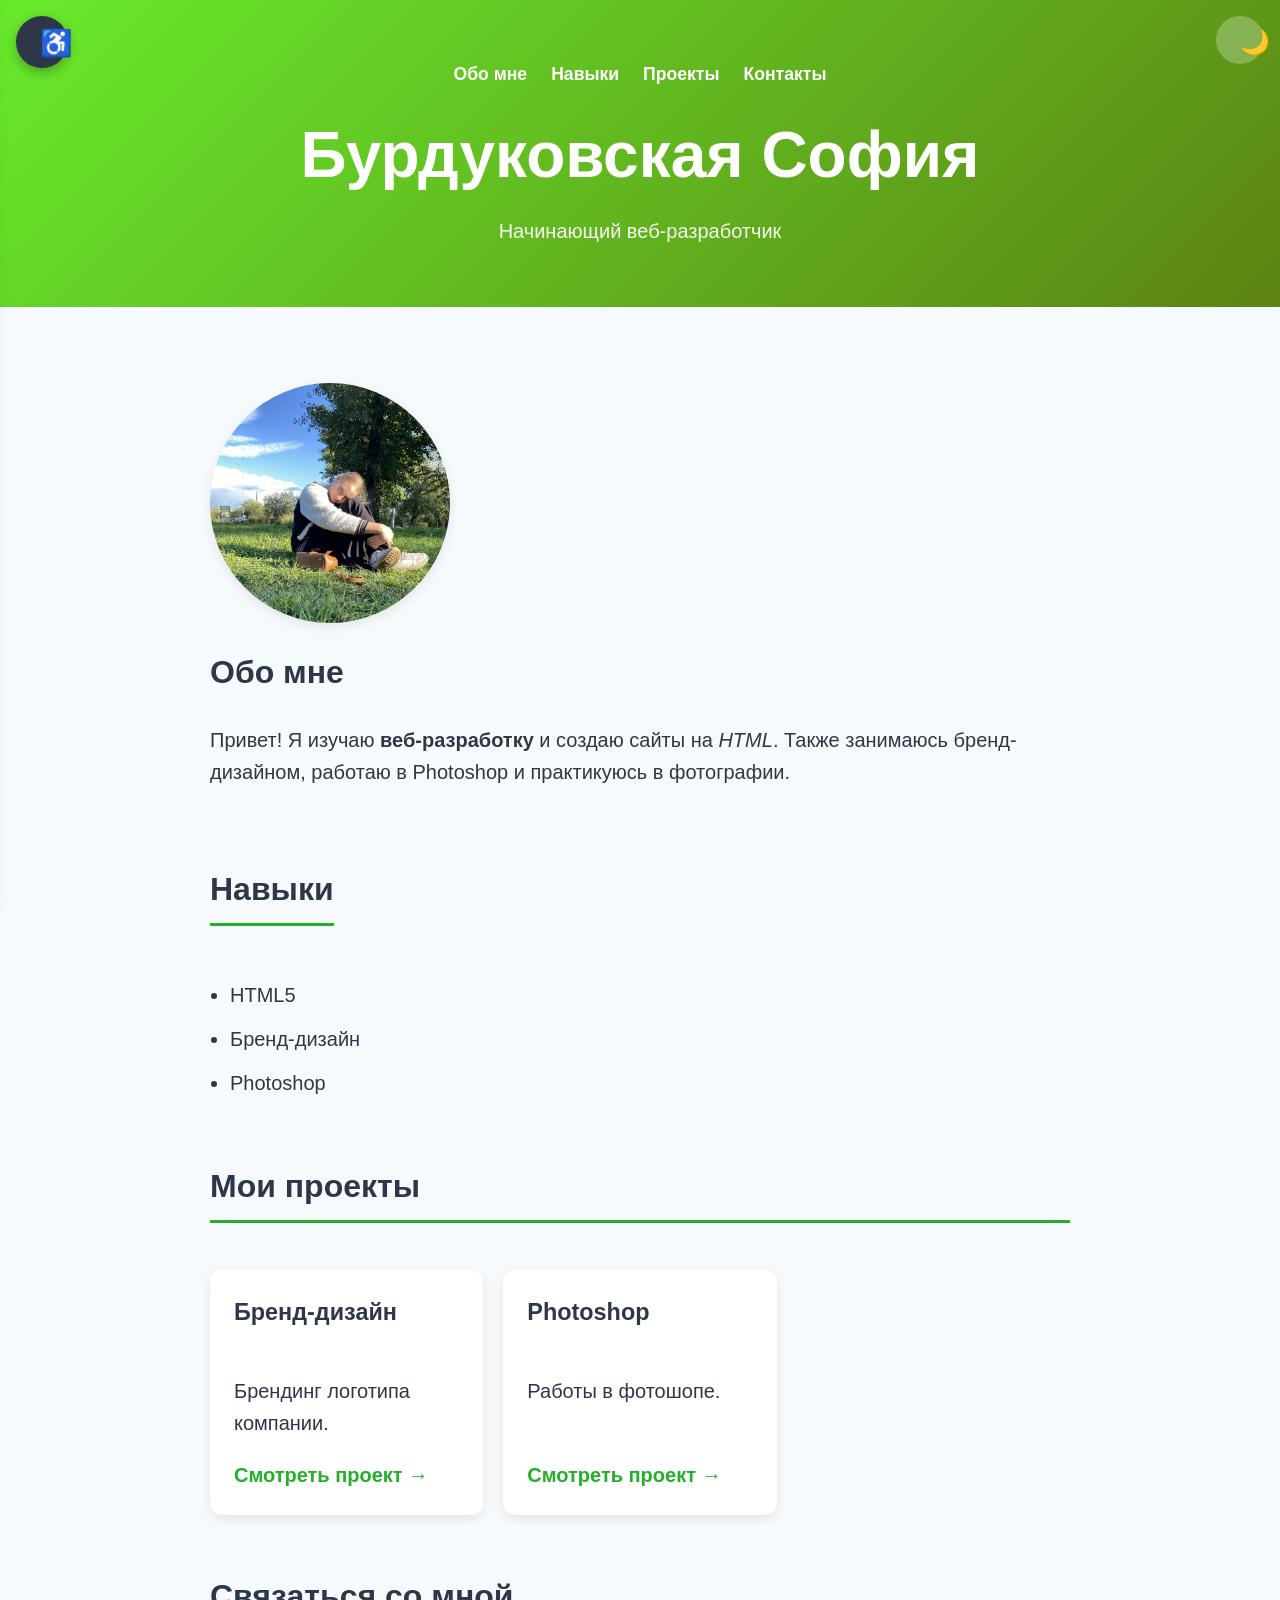
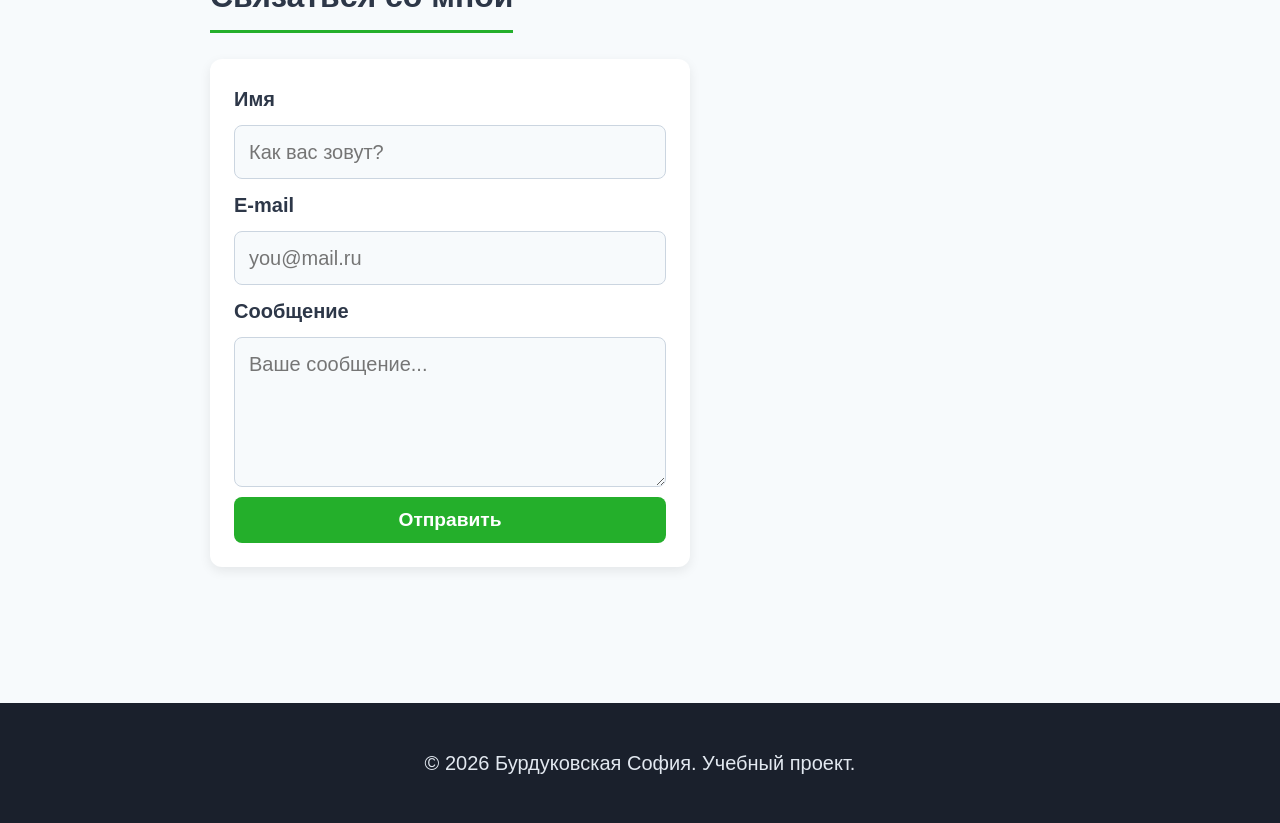
==== index.html @ 3eacac1c "Удалили скрипт" ====
<!DOCTYPE html>
<html lang="ru">
<head>
    <meta charset="UTF-8">
    <meta name="viewport" content="width=device-width, initial-scale=1.0">
    <meta name="description" content="Портфолио веб-разработчика Бурдуковской Софии">
    <title>Бурдуковская София — веб-разработчик</title>
    <link rel="stylesheet" href="css/style.css">
    <link rel="icon" href="data:image/svg+xml,<svg xmlns='http://www.w3.org/2000/svg' viewBox='0 0 100 100'><text y='.9em' font-size='90'>🌿</text></svg>">
</head>
<body>

    <!-- ССЫЛКА «К СОДЕРЖИМОМУ» ДЛЯ КЛАВИАТУРЫ -->
    <a href="#main" class="skip-link">Перейти к содержимому</a>

    <!-- ПАНЕЛЬ ДОСТУПНОСТИ -->
    <button id="a11y-open" class="a11y-fab" aria-label="Открыть панель доступности" title="Настройки для слабовидящих">
        ♿
    </button>

    <aside id="a11y-panel" class="a11y-panel" role="dialog" aria-label="Панель доступности" aria-hidden="true">
        <div class="a11y-header">
            <h2>Доступность</h2>
            <button id="a11y-close" class="a11y-close" aria-label="Закрыть панель">✕</button>
        </div>

        <!-- 1. РАЗМЕР ШРИФТА -->
        <div class="a11y-group">
            <p class="a11y-label">Размер шрифта</p>
            <div class="a11y-row">
                <button id="font-down" aria-label="Уменьшить шрифт">A−</button>
                <button id="font-reset" aria-label="Обычный размер шрифта">A</button>
                <button id="font-up" aria-label="Увеличить шрифт">A+</button>
            </div>
        </div>

        <!-- 2. КОНТРАСТНОСТЬ -->
        <div class="a11y-group">
            <p class="a11y-label">Контрастность</p>
            <div class="a11y-row">
                <button id="contrast-toggle" aria-pressed="false">Высокая контрастность</button>
            </div>
        </div>

        <!-- 3. СКРИНРИДЕР -->
        <div class="a11y-group">
            <p class="a11y-label">Читать вслух (скринридер)</p>
            <div class="a11y-row">
                <button id="sr-play" aria-label="Начать чтение">▶ Читать</button>
                <button id="sr-pause" aria-label="Пауза">⏸ Пауза</button>
                <button id="sr-stop" aria-label="Остановить чтение">■ Стоп</button>
            </div>
            <div class="a11y-row">
                <button id="sr-prev" aria-label="Предыдущий блок">◀ Назад</button>
                <button id="sr-next" aria-label="Следующий блок">Вперёд ▶</button>
            </div>

            <label for="sr-voice" class="a11y-label">Голос</label>
            <select id="sr-voice"></select>

            <label for="sr-rate" class="a11y-label">Скорость: <span id="sr-rate-value">1.0×</span></label>
            <input id="sr-rate" type="range" min="0.5" max="2" step="0.1" value="1">
        </div>
    </aside>

    <!-- ШАПКА -->
    <header>
        <button id="theme-toggle" title="Сменить тему" aria-label="Сменить тему">🌙</button>
        <nav aria-label="Основная навигация">
            <a href="#about">Обо мне</a>
            <a href="#skills">Навыки</a>
            <a href="#projects">Проекты</a>
            <a href="#contacts">Контакты</a>
        </nav>
        <h1>Бурдуковская София</h1>
        <p>Начинающий веб-разработчик</p>
    </header>

    <main id="main">
        <!-- ОБО МНЕ -->
        <section id="about" aria-labelledby="about-title">
            <img src="sofia.jpg" alt="Фото Бурдуковской Софии" width="240" height="240">
            <div>
                <h2 id="about-title">Обо мне</h2>
                <p>Привет! Я изучаю <strong>веб-разработку</strong> и создаю сайты
                   на <em>HTML</em>. Также занимаюсь бренд-дизайном, работаю в Photoshop
                   и практикуюсь в фотографии.</p>
            </div>
        </section>

        <!-- НАВЫКИ -->
        <section id="skills" aria-labelledby="skills-title">
            <h2 id="skills-title">Навыки</h2>
            <ul>
                <li>HTML5</li>
                <li>Бренд-дизайн</li>
                <li>Photoshop</li>
            </ul>
        </section>

        <!-- ПРОЕКТЫ -->
        <section id="projects" aria-labelledby="projects-title">
            <h2 id="projects-title">Мои проекты</h2>
            <article>
                <h3>Бренд-дизайн</h3>
                <p>Брендинг логотипа компании.</p>
                <a href="https://domusofia.github.io/brand-git/" aria-label="Смотреть проект: Бренд-дизайн">
                    Смотреть проект →
                </a>
            </article>
            <article>
                <h3>Photoshop</h3>
                <p>Работы в фотошопе.</p>
                <a href="https://domusofia.github.io/photoshop-git/" aria-label="Смотреть проект: Работы в Photoshop">
                    Смотреть проект →
                </a>
            </article>
        </section>

        <!-- КОНТАКТЫ -->
        <section id="contacts" aria-labelledby="contacts-title">
            <h2 id="contacts-title">Связаться со мной</h2>
            <form action="https://formspree.io/f/mbgdkblvg" method="POST">
                <label for="name">Имя</label>
                <input type="text" id="name" name="name" placeholder="Как вас зовут?" required autocomplete="name">

                <label for="email">E-mail</label>
                <input type="email" id="email" name="email" placeholder="you@mail.ru" required autocomplete="email">

                <label for="msg">Сообщение</label>
                <textarea id="msg" name="message" rows="4" placeholder="Ваше сообщение..." required></textarea>

                <button type="submit">Отправить</button>
            </form>
            <p id="form-status" role="status" aria-live="polite"></p>
        </section>
    </main>

    <!-- ПОДВАЛ -->
    <footer>
        <p>© <span id="year">2026</span> Бурдуковская София. Учебный проект.</p>
    </footer>

    <!-- КНОПКА «НАВЕРХ» -->
    <button id="to-top" title="Наверх" aria-label="Наверх">↑</button>

    <!-- JAVASCRIPT -->
    <script src="js/script.js" defer></script>
</body>
</html>
---- css/style.css ----
/* ============ 0. ПЕРЕМЕННЫЕ И СБРОС ============ */
:root {
    --color-main: #24af2b;
    --color-main-dark: #a6e049;
    --color-accent: #ffd700;
    --color-dark: #1a202c;
    --color-text: #2d3748;
    --color-bg: #f7fafc;
    --color-card: #ffffff;
    --color-border: #cbd5e0;
    --radius: 12px;
    --shadow: 0 4px 12px rgba(0, 0, 0, 0.08);
    --focus: #ffd700;
    --base-font: 20px;
}

html.dark {
    --color-text: #e2e8f0;
    --color-bg: #1a202c;
    --color-card: #2d3748;
    --color-border: #4a5568;
    --color-dark: #0f1117;
    --shadow: 0 4px 12px rgba(0, 0, 0, 0.4);
}

/* Высокая контрастность */
html.high-contrast {
    --color-text: #000000;
    --color-bg: #ffffff;
    --color-card: #ffffff;
    --color-border: #000000;
    --color-main: #005a00;
    --color-main-dark: #003d00;
    --color-dark: #000000;
}
html.high-contrast.dark {
    --color-text: #ffffff;
    --color-bg: #000000;
    --color-card: #000000;
    --color-border: #ffffff;
    --color-main: #00ff44;
    --color-main-dark: #00cc33;
}
html.high-contrast a { text-decoration: underline; }
html.high-contrast button,
html.high-contrast input,
html.high-contrast textarea { border: 2px solid var(--color-border); }

*, *::before, *::after { box-sizing: border-box; }

html { scroll-behavior: smooth; }

body {
    margin: 0;
    font-family: 'Segoe UI', Arial, sans-serif;
    font-size: var(--base-font);
    line-height: 1.6;
    color: var(--color-text);
    background: var(--color-bg);
}

img { max-width: 100%; height: auto; display: block; }

/* Видимый фокус для клавиатуры */
:focus-visible {
    outline: 3px solid var(--focus);
    outline-offset: 3px;
    border-radius: 4px;
}

/* Уважаем отключённые анимации */
@media (prefers-reduced-motion: reduce) {
    *, *::before, *::after {
        animation-duration: 0.01ms !important;
        transition-duration: 0.01ms !important;
        scroll-behavior: auto !important;
    }
}

/* ============ SKIP-LINK ============ */
.skip-link {
    position: absolute;
    top: -60px;
    left: 12px;
    z-index: 3000;
    background: var(--color-main);
    color: #fff;
    padding: 12px 20px;
    border-radius: 0 0 8px 8px;
    text-decoration: none;
    font-weight: 600;
    transition: top 0.2s;
}
.skip-link:focus { top: 0; }

/* ============ 1. ШАПКА И НАВИГАЦИЯ ============ */
header {
    position: relative;
    background: linear-gradient(135deg, #68eb2c, #5c8313);
    color: #fff;
    text-align: center;
    padding: 60px 20px;
}

header h1 {
    font-size: clamp(2.5rem, 6vw, 4rem);
    margin: 16px 0 8px;
}

header p { margin: 0; opacity: 0.95; }

nav {
    display: flex;
    justify-content: center;
    flex-wrap: wrap;
    gap: 24px;
}

nav a {
    color: #ffffff;
    text-decoration: none;
    font-weight: 600;
    font-size: 1.1rem;
    transition: color 0.2s;
}

nav a:hover { color: var(--color-accent); }

#theme-toggle {
    position: absolute;
    top: 16px;
    right: 16px;
    width: 48px;
    height: 48px;
    background: rgba(255, 255, 255, 0.25);
    border: none;
    border-radius: 50%;
    font-size: 24px;
    cursor: pointer;
    transition: background 0.2s;
}
#theme-toggle:hover { background: rgba(255, 255, 255, 0.4); }

/* ============ 2. КНОПКА ♿ И ПАНЕЛЬ ДОСТУПНОСТИ ============ */
.a11y-fab {
    position: fixed;
    top: 16px;
    left: 16px;
    width: 52px;
    height: 52px;
    border-radius: 50%;
    border: none;
    background: #2d3748;
    color: #fff;
    font-size: 26px;
    cursor: pointer;
    z-index: 2500;
    box-shadow: 0 4px 12px rgba(0, 0, 0, 0.3);
    transition: transform 0.2s, background 0.2s;
}
.a11y-fab:hover { background: #1a202c; transform: scale(1.08); }

.a11y-panel {
    position: fixed;
    top: 0;
    left: 0;
    width: 340px;
    max-width: 92vw;
    height: 100vh;
    background: var(--color-card);
    color: var(--color-text);
    box-shadow: 4px 0 20px rgba(0, 0, 0, 0.25);
    z-index: 2600;
    padding: 20px 22px 40px;
    overflow-y: auto;
    transform: translateX(-105%);
    transition: transform 0.3s ease;
}
.a11y-panel.open { transform: translateX(0); }

.a11y-header {
    display: flex;
    justify-content: space-between;
    align-items: center;
    margin-bottom: 20px;
    border-bottom: 2px solid var(--color-main);
    padding-bottom: 10px;
}
.a11y-header h2 { margin: 0; font-size: 1.3rem; }

.a11y-close {
    background: transparent;
    border: none;
    font-size: 22px;
    cursor: pointer;
    color: var(--color-text);
    padding: 4px 10px;
    border-radius: 6px;
}
.a11y-close:hover { background: var(--color-border); }

.a11y-group {
    margin-bottom: 22px;
}
.a11y-label {
    font-weight: 700;
    margin: 8px 0 8px;
    font-size: 0.95rem;
    color: var(--color-text);
}
.a11y-row {
    display: flex;
    gap: 14px;                   
    flex-wrap: wrap;
    margin-bottom: 6px;           
}

.a11y-panel button {
    flex: 1 1 auto;
    min-width: 84px;
    padding: 12px 16px;
    font-size: 1rem;
    background: var(--color-main);
    color: #fff;
    border: none;
    border-radius: 8px;
    cursor: pointer;
    font-weight: 600;
    transition: background 0.2s, transform 0.15s;
}

.a11y-panel button:hover {
    background: var(--color-main-dark);
    transform: translateY(-1px);
}

.a11y-panel button:active {
    transform: translateY(1px);
}
.a11y-panel select,
.a11y-panel input[type="range"] {
    width: 100%;
    padding: 8px;
    font-size: 1rem;
    border: 1px solid var(--color-border);
    border-radius: 8px;
    background: var(--color-bg);
    color: var(--color-text);
}

/* Подсветка блока, который читает скринридер */
.sr-reading {
    background: rgba(255, 215, 0, 0.35);
    box-shadow: 0 0 0 4px rgba(255, 215, 0, 0.35);
    border-radius: 6px;
    transition: background 0.2s;
}

/* ============ 3. ОСНОВНОЙ КОНТЕНТ ============ */
main {
    max-width: 900px;
    margin: 0 auto;
    padding: 20px;
}

section { margin: 56px 0; }

section h2 {
    color: var(--color-text);
    border-bottom: 3px solid var(--color-main);
    padding-bottom: 8px;
    display: inline-block;
    margin-top: 0;
    font-size: 2rem;
}

#about {
    display: flex;
    flex-wrap: wrap;
    align-items: center;
    gap: 24px;
}

#about img {
    border-radius: 50%;
    width: 240px;
    height: 240px;
    object-fit: cover;
    box-shadow: var(--shadow);
}

#about h2 { display: block; border: none; padding: 0; }

#skills ul { padding-left: 20px; }
#skills li { padding: 6px 0; }

/* ============ 4. КАРТОЧКИ ПРОЕКТОВ ============ */
#projects {
    display: grid;
    grid-template-columns: repeat(auto-fit, minmax(260px, 1fr));
    gap: 20px;
}
#projects h2 { grid-column: 1 / -1; }

article {
    display: flex;
    flex-direction: column;
    background: var(--color-card);
    border-radius: var(--radius);
    box-shadow: var(--shadow);
    padding: 24px;
    transition: transform 0.2s, box-shadow 0.2s;
}
article:hover {
    transform: translateY(-4px);
    box-shadow: 0 8px 20px rgba(0, 0, 0, 0.12);
}
article h3 { margin-top: 0; }
article a {
    margin-top: auto;
    color: var(--color-main);
    font-weight: 600;
    text-decoration: none;
}
article a:hover { text-decoration: underline; }

/* ============ 5. ФОРМА ============ */
form {
    display: flex;
    flex-direction: column;
    gap: 10px;
    background: var(--color-card);
    padding: 24px;
    border-radius: var(--radius);
    box-shadow: var(--shadow);
    max-width: 480px;
}
label { font-weight: 600; }

input, textarea {
    padding: 10px 14px;
    border: 1px solid var(--color-border);
    border-radius: 8px;
    font: inherit;
    background: var(--color-bg);
    color: var(--color-text);
}

/* ← убрали outline: none. Фокус теперь виден через :focus-visible */
input:focus, textarea:focus {
    border-color: var(--color-main);
    box-shadow: 0 0 0 3px rgba(36, 175, 43, 0.25);
}

input:invalid:not(:placeholder-shown),
textarea:invalid:not(:placeholder-shown) {
    border-color: #c53030;
}

button {
    background: var(--color-main);
    color: #fff;
    border: none;
    padding: 12px 24px;
    border-radius: 8px;
    font-size: 1.2rem;
    font-weight: 600;
    cursor: pointer;
    transition: background 0.2s;
}
button:hover { background: var(--color-main-dark); }

#form-status {
    max-width: 480px;
    margin-top: 12px;
    border-radius: 8px;
    color: #22543d;
    font-weight: 600;
    opacity: 0;
    transition: opacity 0.3s;
}
#form-status.visible {
    opacity: 1;
    padding: 12px;
    background: #f0fff4;
}

/* ============ 6. ПОДВАЛ ============ */
footer {
    background: var(--color-dark);
    color: #e2e8f0;
    text-align: center;
    padding: 24px;
    margin-top: 60px;
}

/* ============ 7. КНОПКА «НАВЕРХ» ============ */
#to-top {
    position: fixed;
    bottom: 24px;
    right: 24px;
    width: 54px;
    height: 54px;
    border-radius: 50%;
    border: none;
    background: var(--color-main);
    color: #fff;
    font-size: 26px;
    cursor: pointer;
    box-shadow: var(--shadow);
    opacity: 0;
    visibility: hidden;
    transition: opacity 0.3s, visibility 0.3s;
}
#to-top.visible { opacity: 1; visibility: visible; }

/* ============ 8. АДАПТИВНОСТЬ ============ */
@media (max-width: 600px) {
    header { padding: 48px 16px 40px; }
    nav { gap: 14px; font-size: 0.9rem; }
    #about { flex-direction: column; text-align: center; }
    section { margin: 40px 0; }
    .a11y-fab { top: 12px; left: 12px; width: 46px; height: 46px; font-size: 22px; }
    .a11y-panel { width: 100vw; }
}
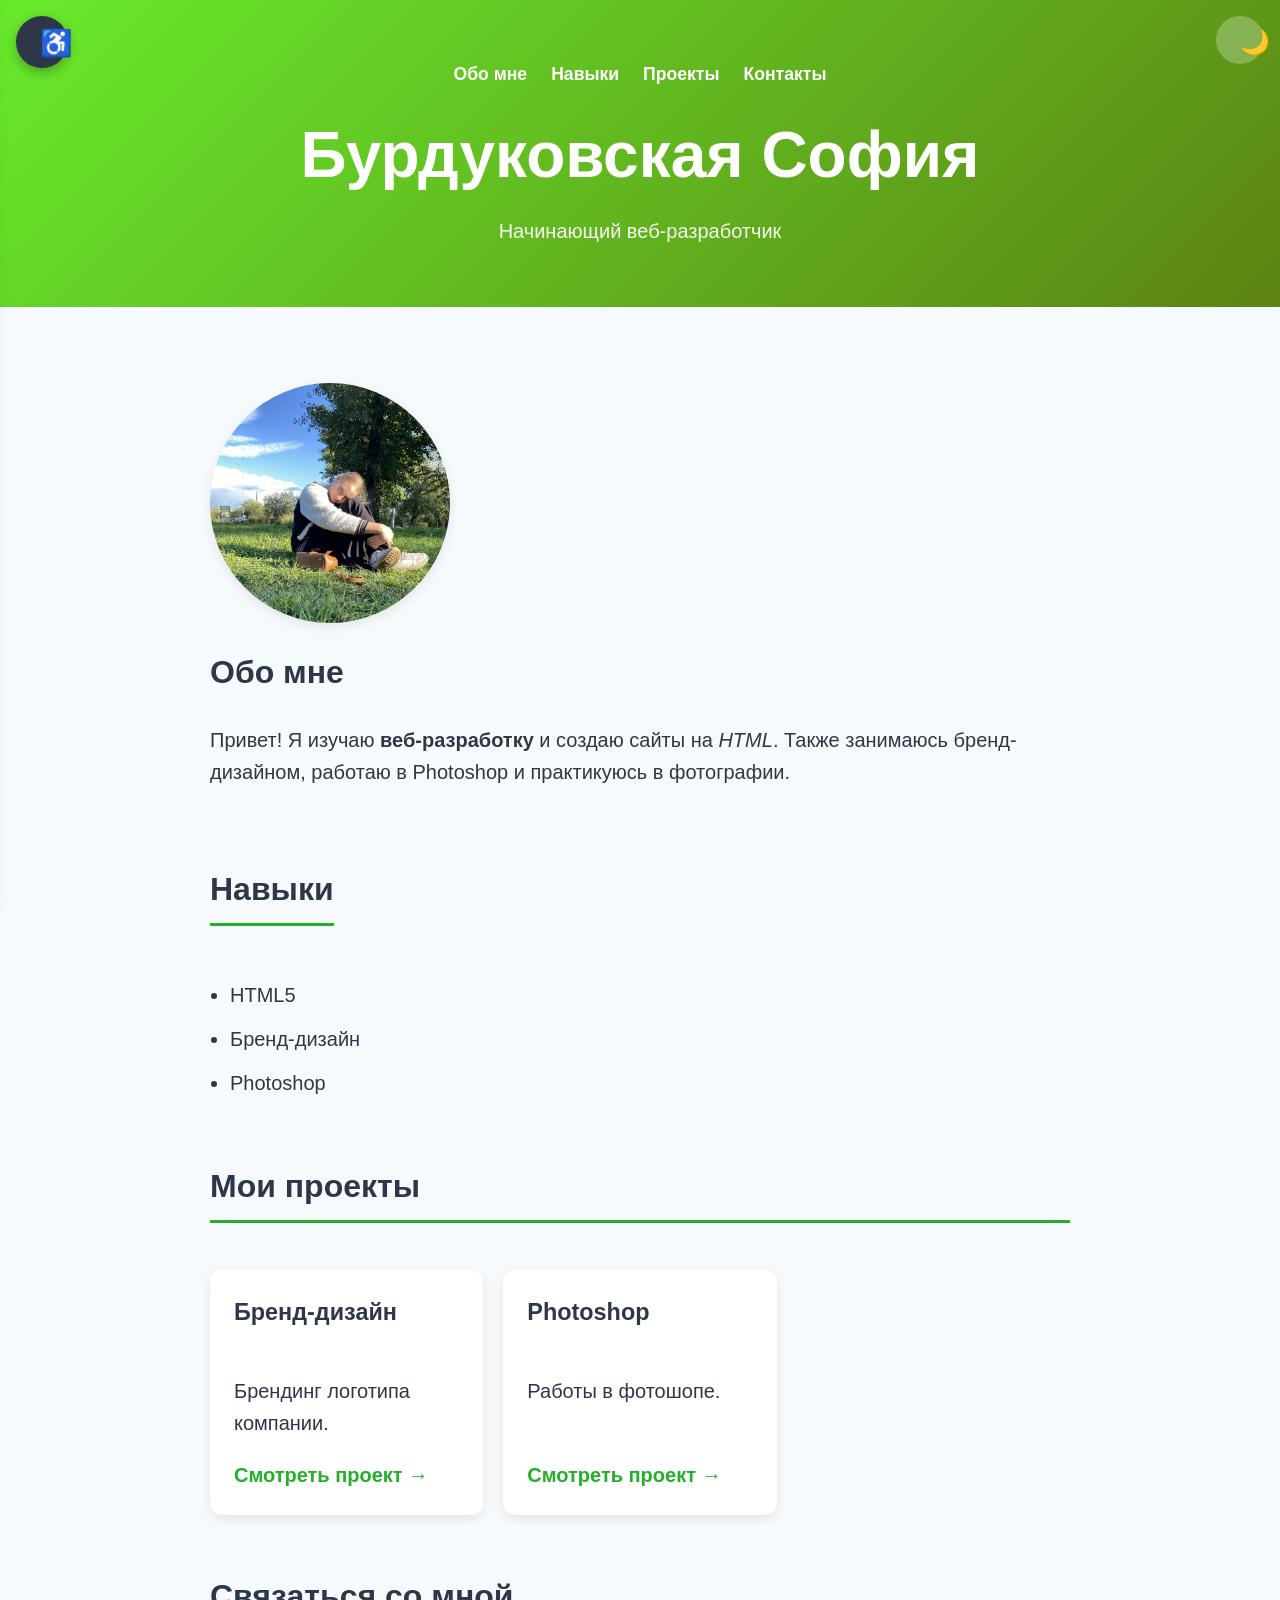
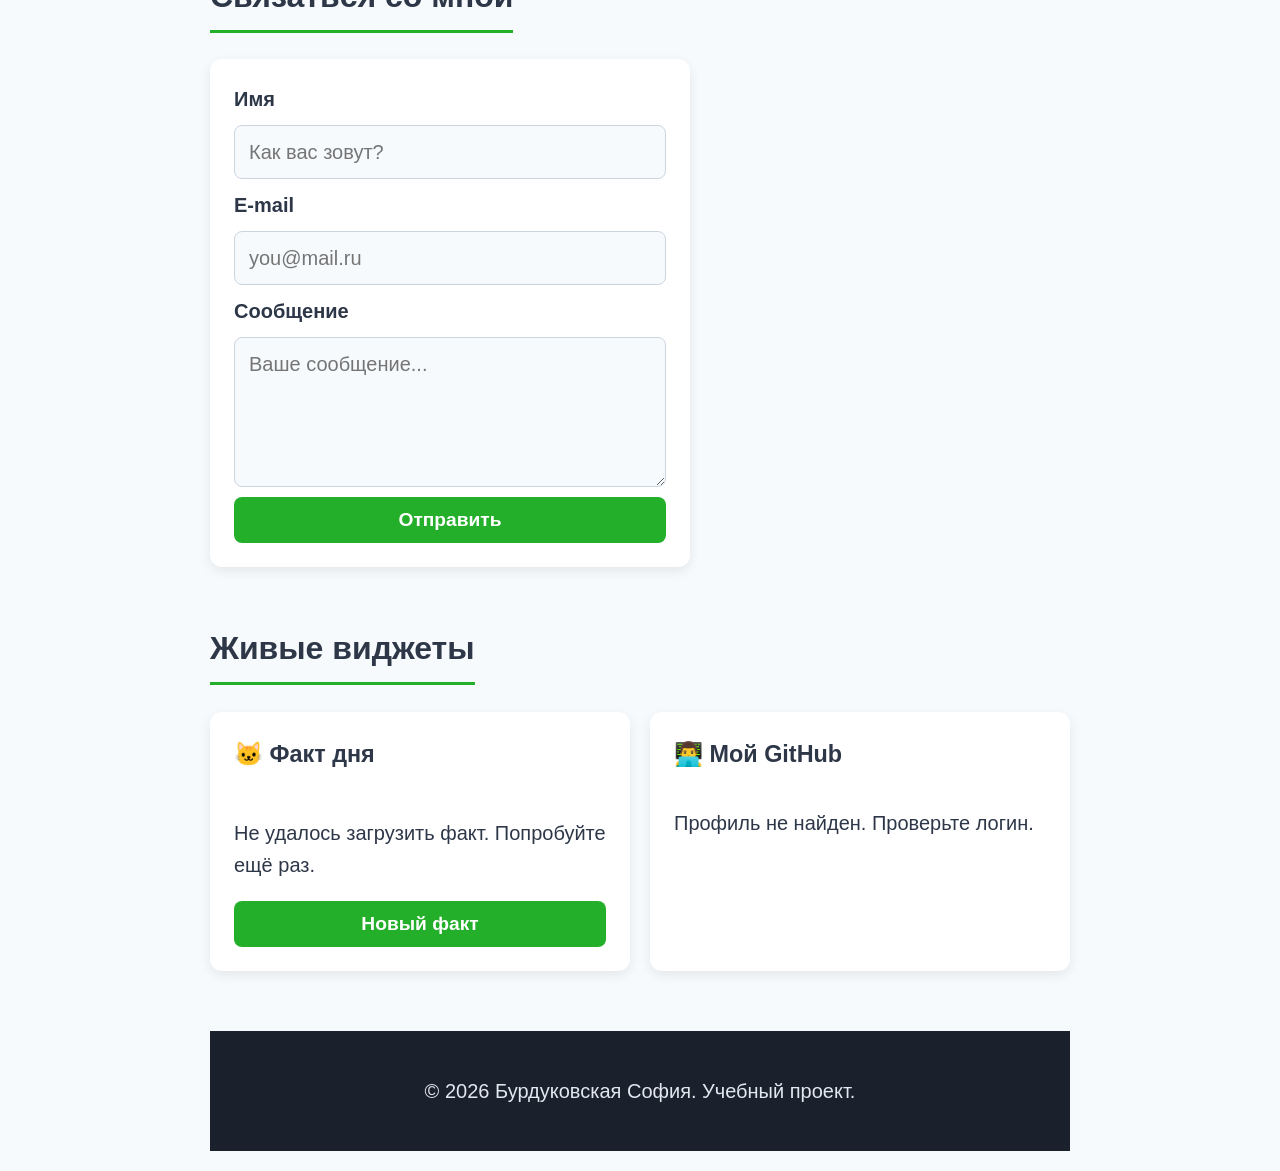
==== commit 105ce4a1: "Добавили виджеты" ====
--- a/index.html
+++ b/index.html
@@ -120,7 +120,7 @@
         <!-- КОНТАКТЫ -->
         <section id="contacts" aria-labelledby="contacts-title">
             <h2 id="contacts-title">Связаться со мной</h2>
-            <form action="https://formspree.io/f/mbgdkblvg" method="POST">
+            <form action="https://formspree.io/f/mqpejlgb" method="POST">
                 <label for="name">Имя</label>
                 <input type="text" id="name" name="name" placeholder="Как вас зовут?" required autocomplete="name">
 
@@ -134,7 +134,25 @@
             </form>
             <p id="form-status" role="status" aria-live="polite"></p>
         </section>
-    </main>
+        <!-- ВСТАВЛЯЕМ ВИДЖЕТЫ ЗДЕСЬ -->
+        <section id="widgets" aria-labelledby="widgets-title">
+            <h2 id="widgets-title">Живые виджеты</h2>
+
+            <div class="widgets-grid">
+                <!-- Виджет 1: случайный факт -->
+                <article>
+                    <h3><span aria-hidden="true">🐱</span> Факт дня</h3>
+                    <p id="fact-text">Нажмите кнопку, чтобы загрузить факт о котах</p>
+                    <button id="fact-btn" type="button">Новый факт</button>
+                </article>
+
+                <!-- Виджет 2: профиль GitHub -->
+                <article>
+                    <h3><span aria-hidden="true">👨‍💻</span> Мой GitHub</h3>
+                    <div id="github-box">Загружаю профиль...</div>
+                </article>
+            </div>
+        </section>
 
     <!-- ПОДВАЛ -->
     <footer>
--- a/css/style.css
+++ b/css/style.css
@@ -423,3 +423,39 @@
     .a11y-fab { top: 12px; left: 12px; width: 46px; height: 46px; font-size: 22px; }
     .a11y-panel { width: 100vw; }
 }
+
+/* ============ 9. ВИДЖЕТЫ ============ */
+.widgets-grid {
+    display: grid;
+    grid-template-columns: repeat(auto-fit, minmax(260px, 1fr));
+    gap: 20px;
+}
+
+#widgets h2 { /* Применяем стили заголовка как у других секций */
+    color: var(--color-text);
+    border-bottom: 3px solid var(--color-main);
+    padding-bottom: 8px;
+    display: inline-block;
+    margin-top: 0;
+    font-size: 2rem;
+}
+
+#github-box {
+    display: flex;
+    align-items: center;
+    gap: 14px;
+    flex-wrap: wrap;
+    margin-top: 10px;
+}
+
+#github-box img {
+    border-radius: 50%;
+    width: 64px;
+    height: 64px;
+    object-fit: cover;
+}
+
+button:disabled {
+    opacity: 0.6;
+    cursor: wait;      
+}
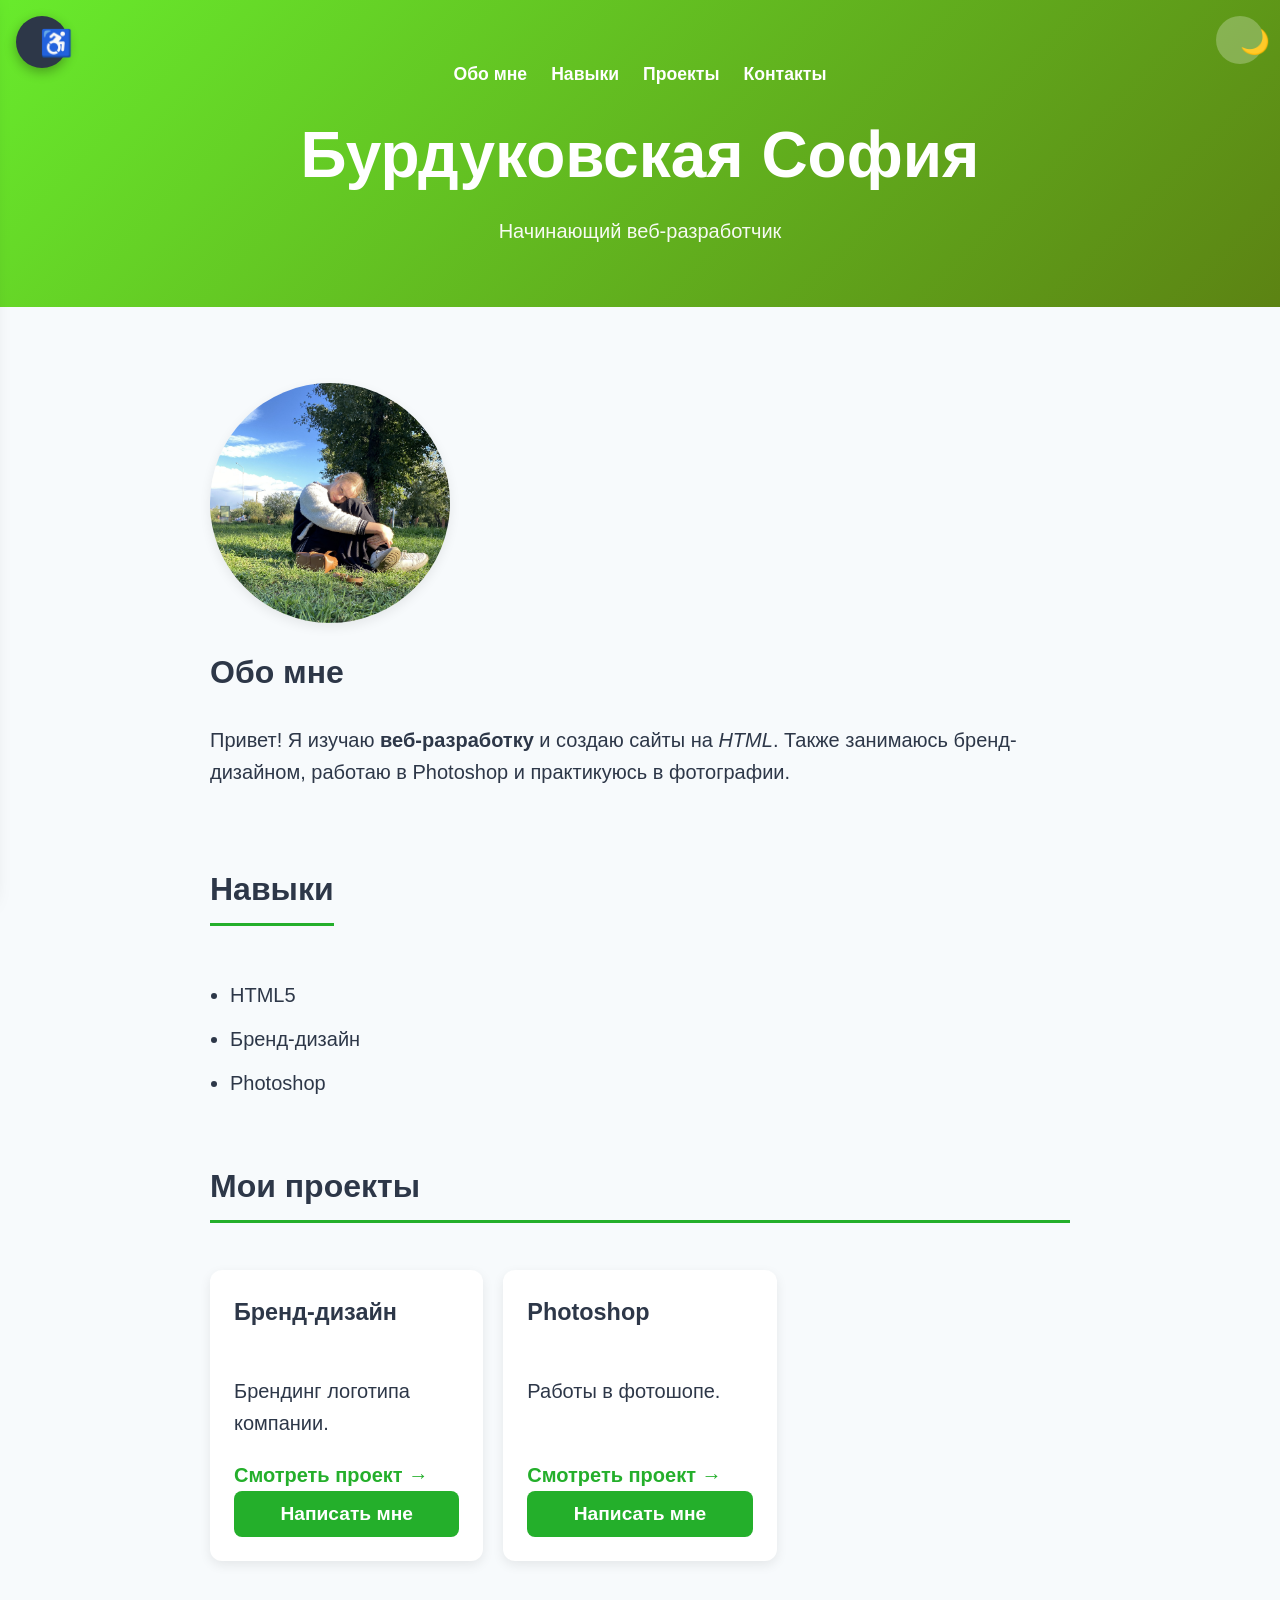
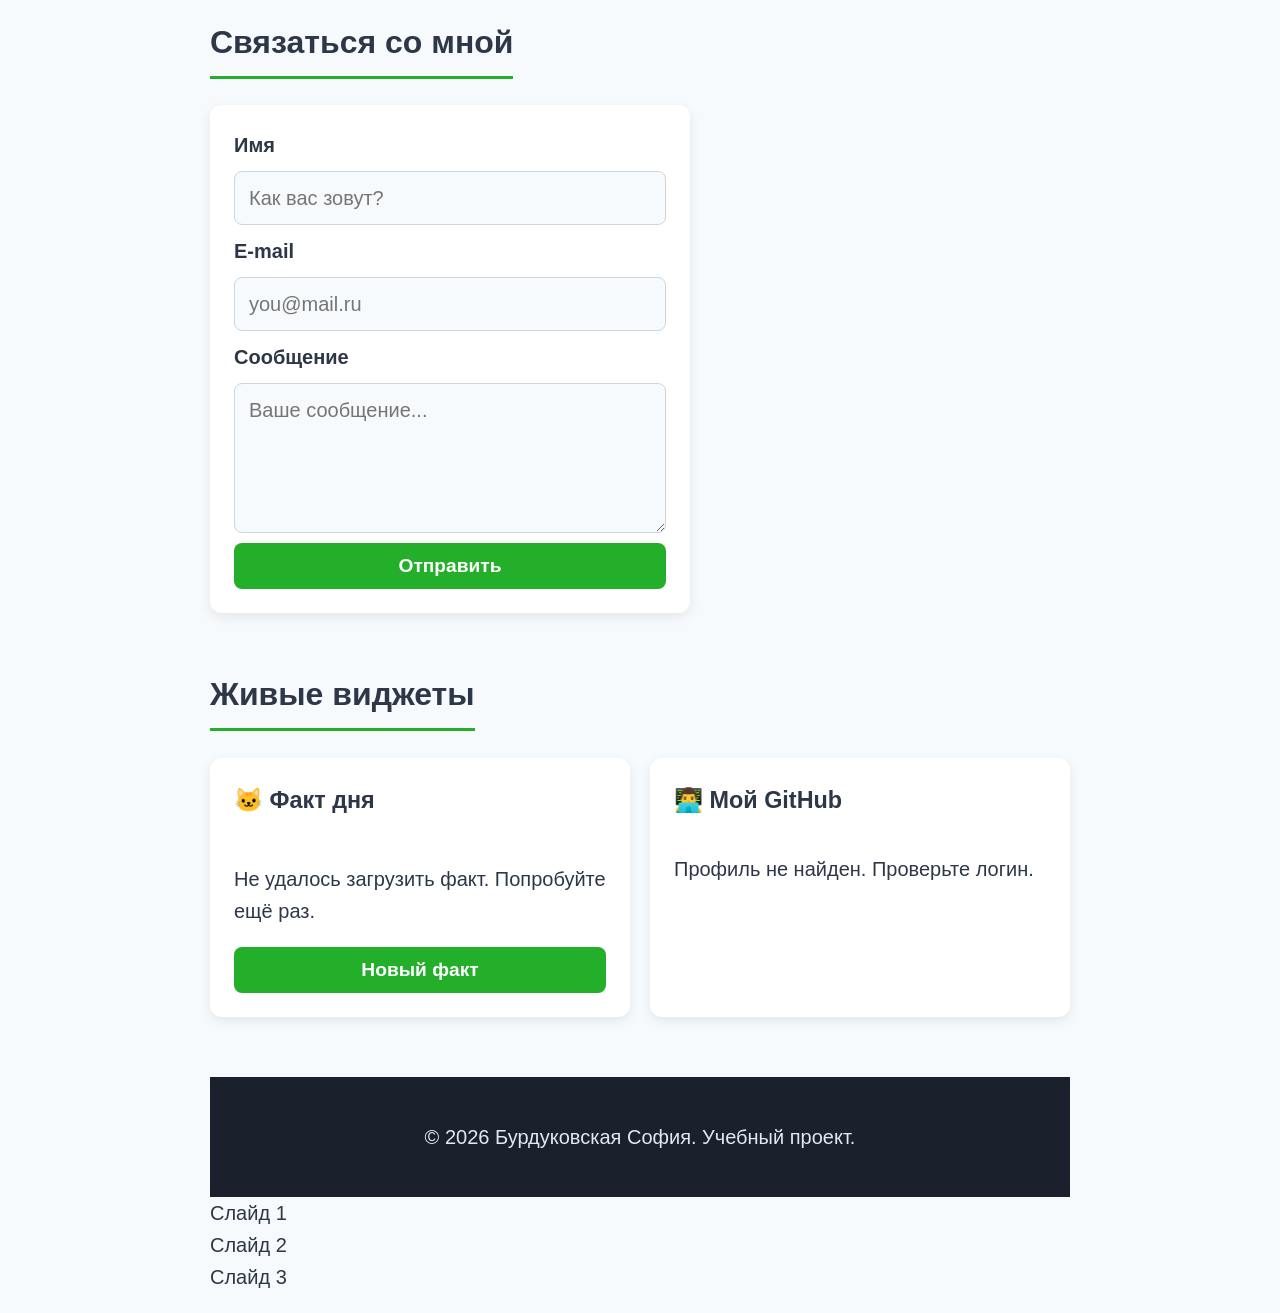
==== commit 734d0cdc: "Изменили код" ====
--- a/index.html
+++ b/index.html
@@ -107,6 +107,7 @@
                 <a href="https://domusofia.github.io/brand-git/" aria-label="Смотреть проект: Бренд-дизайн">
                     Смотреть проект →
                 </a>
+                <button class="btn btn--small" data-open-modal="#modal-contact">Написать мне</button>
             </article>
             <article>
                 <h3>Photoshop</h3>
@@ -114,6 +115,7 @@
                 <a href="https://domusofia.github.io/photoshop-git/" aria-label="Смотреть проект: Работы в Photoshop">
                     Смотреть проект →
                 </a>
+                <button class="btn btn--small" data-open-modal="#modal-contact">Написать мне</button>
             </article>
         </section>
 
@@ -165,4 +167,11 @@
     <!-- JAVASCRIPT -->
     <script src="js/script.js" defer></script>
 </body>
+
+<div class="slider__track">
+    <div class="slider__slide">Слайд 1</div>
+    <div class="slider__slide">Слайд 2</div>
+    <div class="slider__slide">Слайд 3</div>
+</div>
+
 </html>
